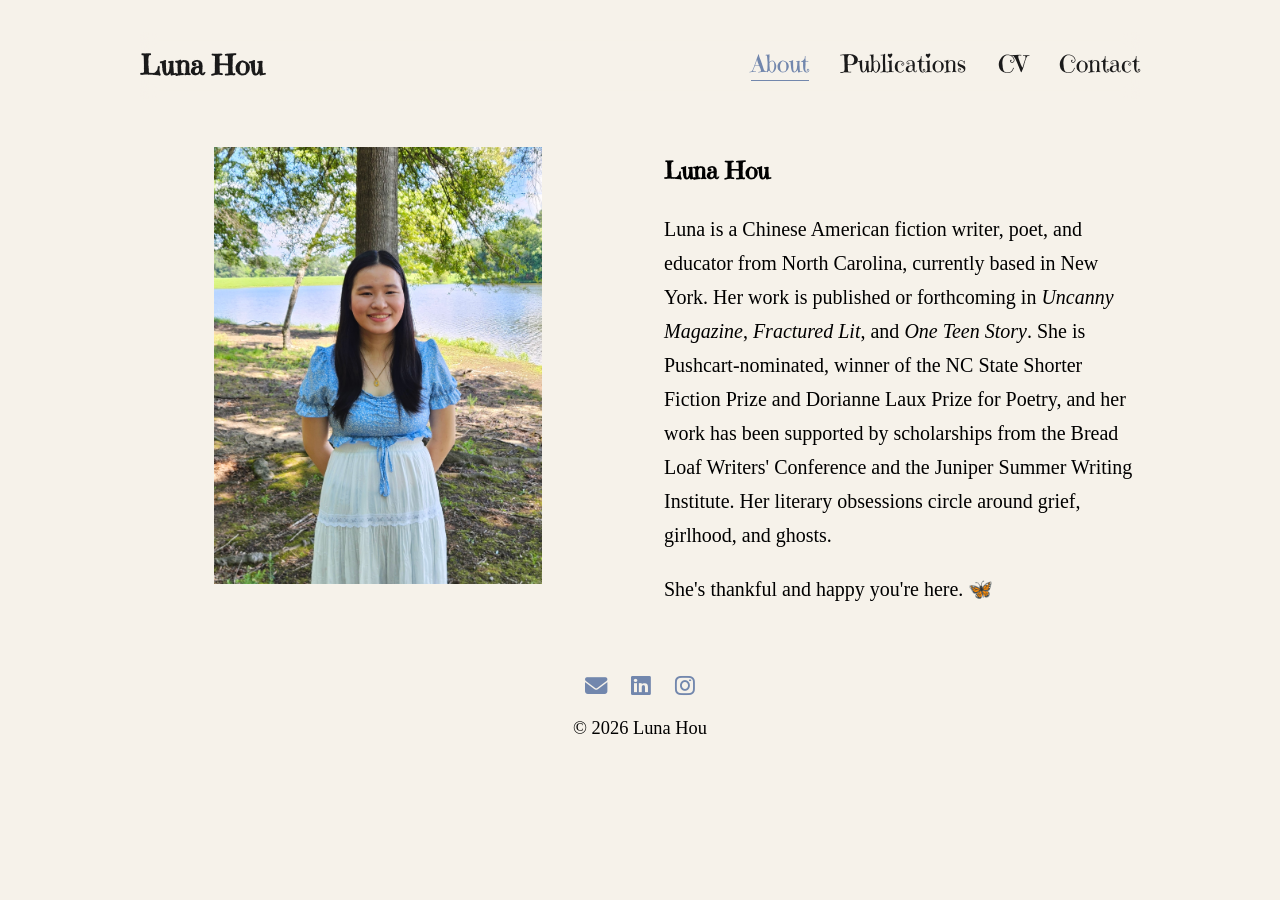
==== about.html @ e2ff9d58 "Update about.html" ====
<!DOCTYPE html>
<html lang="en">

<head>
    <meta charset="UTF-8">
    <meta name="viewport" content="width=device-width, initial-scale=1.0, shrink-to-fit=no">
    <title>Luna Hou</title>
    <link rel="stylesheet" href="css/style.css">
    
    <link rel="preconnect" href="https://fonts.googleapis.com">
    <link rel="preconnect" href="https://fonts.gstatic.com" crossorigin>
    <link href="https://fonts.googleapis.com/css2?family=Emilys+Candy&display=swap" rel="stylesheet">

    <link rel="stylesheet" href="https://cdnjs.cloudflare.com/ajax/libs/font-awesome/6.5.0/css/all.min.css">
</head>

<body>

    <header class="site-header">
        <nav class="navbar">
            <div class="logo">
                <a href="index.html">Luna Hou</a>
            </div>

            <ul class="nav-links" id="navLinks">
                <li><a href="about.html" class="active">About</a></li>
                <li><a href="publications.html">Publications</a></li>
                <li><a href="cv.html">CV</a></li>
                <li><a href="contact.html">Contact</a></li>
            </ul>

            <button class="hamburger" id="hamburger">
                ☰
            </button>
        </nav>
    </header>

    <main>
        <section class="about">
            <div class="about-photo">
                <img src="images/headshot.jpg" alt="Luna Hou">
            </div>

            <div class="about-bio">
                <h1>Luna Hou</h1>
                <p>
                    Luna is a Chinese American fiction writer, poet, and educator from North Carolina, 
                    currently based in New York. Her work is published or forthcoming 
                    in <i>Uncanny Magazine</i>, <i>Fractured Lit</i>, and <i>One Teen Story</i>. 
                    She is Pushcart-nominated, winner of the NC State Shorter Fiction Prize 
                    and Dorianne Laux Prize for Poetry, and her work has been supported by scholarships 
                    from the Bread Loaf Writers' Conference and the Juniper Summer Writing Institute. 
                    Her literary obsessions circle around grief, girlhood, and ghosts.</p>
                <p>She's thankful and happy you're here. 🦋</p>
            </div>
        </section>
    </main>

    <footer>
        <div class="footer-icons">
            <a href="mailto:yourname@email.com"><i class="fa-solid fa-envelope"></i></a>
            <a href="https://linkedin.com/in/lunahou" target="_blank"><i class="fa-brands fa-linkedin"></i></a>
            <a href="https://instagram.com/lunahou_" target="_blank"><i class="fa-brands fa-instagram"></i></a>
        </div>

        <p> © 2026 Luna Hou </p>
    </footer>

<script>
window.addEventListener("scroll", function () {

    const header = document.querySelector(".site-header");

    if (window.scrollY > 20) {
        header.classList.add("scrolled");
    } else {
        header.classList.remove("scrolled");
    }

});

const hamburger = document.getElementById("hamburger");
const navLinks = document.getElementById("navLinks");

hamburger.addEventListener("click", () => {
    navLinks.classList.toggle("active");
    hamburger.classList.toggle("active");
});

</script>

</body>

</html>
---- css/style.css ----
body {
    margin: 0;
    padding: 0;
    font-family: Garamond, serif;
    max-width: 1000px;
    margin-left: auto;
    margin-right: auto;
    padding-top: 2rem;
    padding-left: 2rem;
    padding-right: 2rem;
    padding-bottom: 0.5rem;
    background-color: #f6f2ea;
}

h1, h2 {
    font-family: "Emilys Candy", serif;
}

p {
    font-size: 1.25rem;
}

a {
    color: #7287ad;
}

.emilys-candy-regular {
  font-family: "Emilys Candy", serif;
  font-weight: 400;
  font-style: normal;
}

/* NAVIGATION BAR */

.navbar {
    display: flex;
    justify-content: space-between;
    align-items: center;
}

.logo a {
    font-family: "Emilys Candy", serif;
    text-decoration: none;
    color: #1a1a1a;
    font-size: 1.75rem;
    font-weight: bold;
    transition: color 0.2s ease;
}

.logo a:hover, .logo a:focus {
    color: #c8d1df;
    transform: translateY(-1px);
}

.nav-links {
    display: flex;
    gap: 2rem;
    list-style: none;
    margin: 0;
    padding: 0;
}

.nav-links a {
    font-family: "Emilys Candy", serif;
    text-decoration: none;
    color: #1a1a1a;
    font-size: 1.5rem;
    position: relative;
    transition: color 0.2s ease;
}

.hamburger {
    display: none;
    font-size: 1.75rem;
    background: none;
    border: none;
    cursor: pointer;
}

    /* NAVBAR ANIMATION */

        .nav-links a:hover {
            color: #7287ad;
        }

        .nav-links a::after {
            content: "";
            position: absolute;
            left: 0;
            bottom: -2px;

            width: 100%;
            height: 1.5px;
            background-color: #7287ad;

            transform: scaleX(0);
            transform-origin: left;
            transition: transform 0.25s ease;
        }

        .nav-links a:hover::after {
            transform: scaleX(1);
        }

        .nav-links a.active::after {
        transform: scaleX(1);
        }

        .nav-links a.active {
            color: #7287ad;
        }

        /* MORE NAVBAR SETTINGS*/

        .site-header {
            position: sticky;
            top: 0;
            z-index: 10;
            margin-bottom: 2rem;
            padding: 1rem 0;

            background-color: rgba(246, 242, 234, 0.65);

            backdrop-filter: blur(8px);

            transition:
                background-color 0.3s ease,
                box-shadow 0.3s ease,
                padding 0.3s ease;
        }

        .site-header.scrolled {
            box-shadow: 0 2px 12px rgba(0, 0, 0, 0.05);
        }

/* FOOTER */

footer {
    margin-top: 3rem;
    text-align: center;
}

footer p {
    font-size: 1.15rem;
}

.footer-icons {
    display: flex;
    justify-content: center;
    gap: 1.5rem;
    font-size: 1.4rem;
}

.footer-icons a {
    color: #7287ad;
    transition: color 0.2s ease;
}

.footer-icons a:hover {
    color: #c8d1df;
}

/* ABOUT */

.about {
    display: flex;
    gap: 3rem;
    align-items: flex-start;
    max-width: 1000px;
    margin: 0 auto;
    line-height: 1.7;
}

.about-photo img {
    width: 20.5rem;
    height: auto;
    display: block;
}

.about-photo {
    flex: 1;
    display: flex;
    justify-content: center;
    padding-top: 1rem;
}

.about-bio {
    flex: 1;
}

/* PUBLICATIONS */

.publications {
    max-width: 700px;
    margin: 0 auto;
}

.publications h1 {
    text-align: center;
}

.pub-list {
    margin-top: 2rem;
    display: flex;
    flex-direction: column;
    gap: 0.5rem;
}

.pub-details li {
    line-height: 1.5rem;
}

blockquote {
    font-size: 1.25rem;
    border-left: 3px solid #c8d1df;
    padding-left: 1.5rem;
    margin-left: 0;
    margin-top: 1.5rem;
    margin-bottom: 2rem;
    font-style: italic;
    color: #444;
}

li {
    line-height: 0.5rem;
}

/* CONTACT */

.contact {
    max-width: 700px;
    margin: 0 auto;
}

.contact-heading {
    text-align: center;
    margin-bottom: 2.25rem;
}

.contact-form {
    display: flex;
    flex-direction: column;
    gap: 1rem;
    margin-top: 2.25rem;
}

label {
    font-family: "Garamond", serif;
    font-size: 1.25rem;
}

input, textarea {
    font-family: "Garamond", serif;
    font-size: 1.2rem;

    padding: 0.75rem;

    border: 1px solid #1a1a1a;
    border-radius: 4px;

    background-color: #fbf9f3;

    transition: border-color 0.2s ease, box-shadow 0.2s ease;
}

input:focus, textarea:focus {
    outline: none;

    border-color: rgba(0, 0, 0, 0.35);
    box-shadow: 0 0 0 3px rgba(0, 0, 0, 0.05);
}

.contact-button {
    width: fit-content;
    margin: auto;
    font-family: "Garamond", serif;
    font-size: 1.25rem;
    cursor: pointer;
    background-color: #7287ad;
    color: white;
    border-radius: 2rem;
    border: none;
    padding: 0.75rem 3.15rem;
    margin-top: 0.5rem;
    box-shadow: 0 4px 10px rgba(0, 0, 0, 0.08);
    transition: background-color 0.2s ease;
}

.contact-button:hover, .contact-button:focus {
    background-color: #c8d1df;
}

/* CV */

.cv {
    display: flex;
    flex-direction: column;
    align-items: center;
    gap: 2rem;
    margin-left: 10%;
    margin-right: 10%;
}

.cv-button {
    padding: 0.75rem 1.25rem;
    background-color: #7287ad;
    color: white;
    border-radius: 2rem;
    text-decoration: none;
    font-size: 1.15rem;
    margin-top: -1rem;
    box-shadow: 0 4px 10px rgba(0, 0, 0, 0.08);
    transition: background-color 0.2s ease;
}

.cv-button:hover {
    background-color: #c8d1df;
}

iframe {
    width: 100%;
    height: 80vh;
    border: none;
    box-shadow: 0 6px 24px rgba(0, 0, 0, 0.12)
}

/* MEDIA QUERY */
@media (max-width: 768px) {

    .hamburger {
        display: block;
    }

    .nav-links {
        /* positioning */
        position: absolute;
        top: 85%;
        right: 0;

        /* display */
        display: flex;
        flex-direction: column;
        background-color: rgba(246, 242, 234, 0.95);
        backdrop-filter: blur(10px);
        box-shadow: 0 10px 25px rgba(0,0,0,0.1);
        border-radius: 10px;
        padding: 1rem;
        gap: 2rem;

        /* transition */
        opacity: 0;
        transform: translateY(-10px);
        pointer-events: none;
        transition: opacity 0.3s ease, transform 0.3s ease;
    }

    .nav-links.active {
        opacity: 1;
        transform: translateY(0);
        pointer-events: auto;
    }

    .about {
        flex-direction: column;
        align-items: center;
    }

    .about-photo img {
        width: 100%;
        max-width: 300px;
    }

    .hamburger {
        display: block;
        color: #1a1a1a;
    }

    .hamburger:hover,
    .hamburger.active {
        color: #7287ad;
    }

}
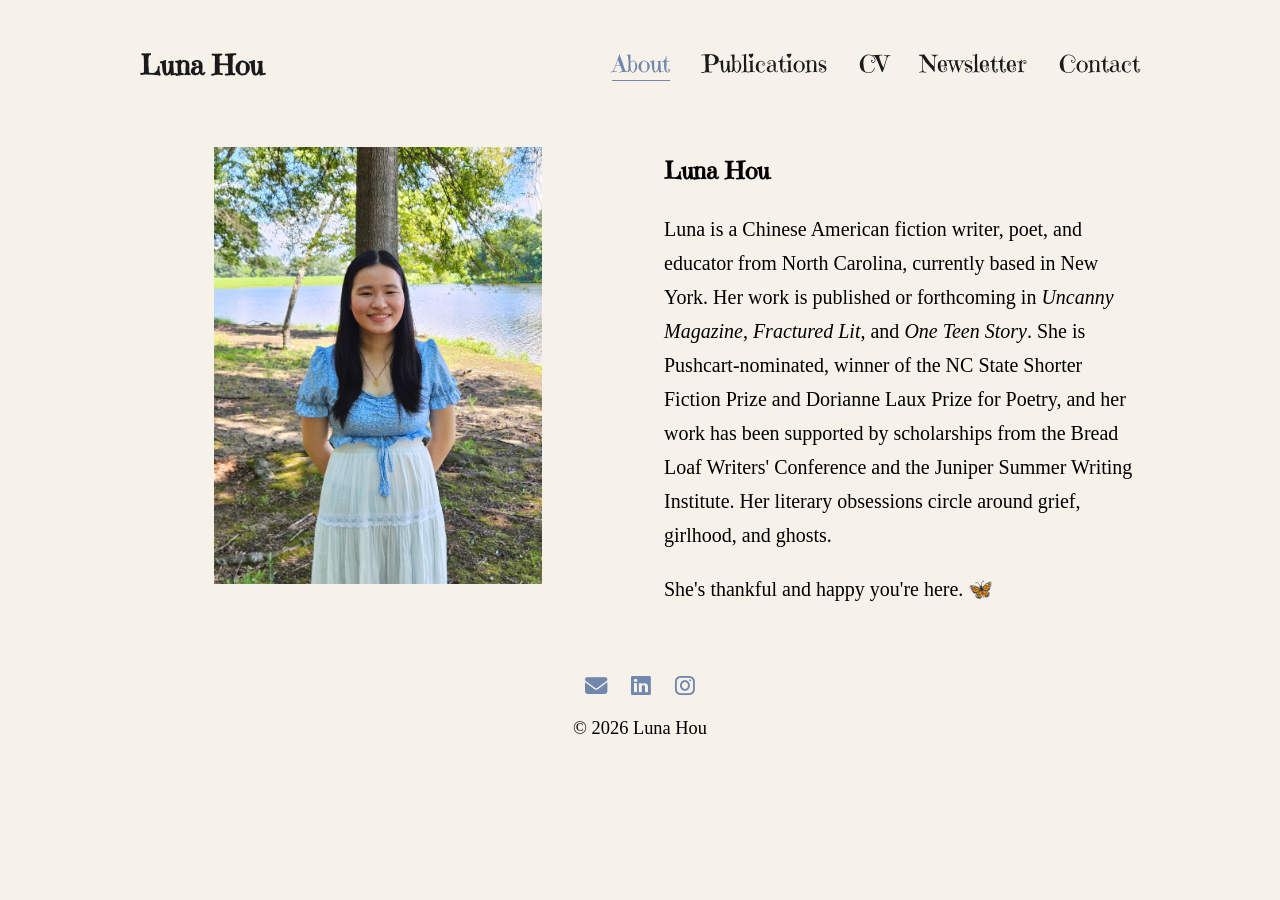
==== commit 9ffd2a15: "Update about.html" ====
--- a/about.html
+++ b/about.html
@@ -26,6 +26,7 @@
                 <li><a href="about.html" class="active">About</a></li>
                 <li><a href="publications.html">Publications</a></li>
                 <li><a href="cv.html">CV</a></li>
+                <li><a href="https://lunahou.substack.com/">Newsletter</a></li>
                 <li><a href="contact.html">Contact</a></li>
             </ul>
 
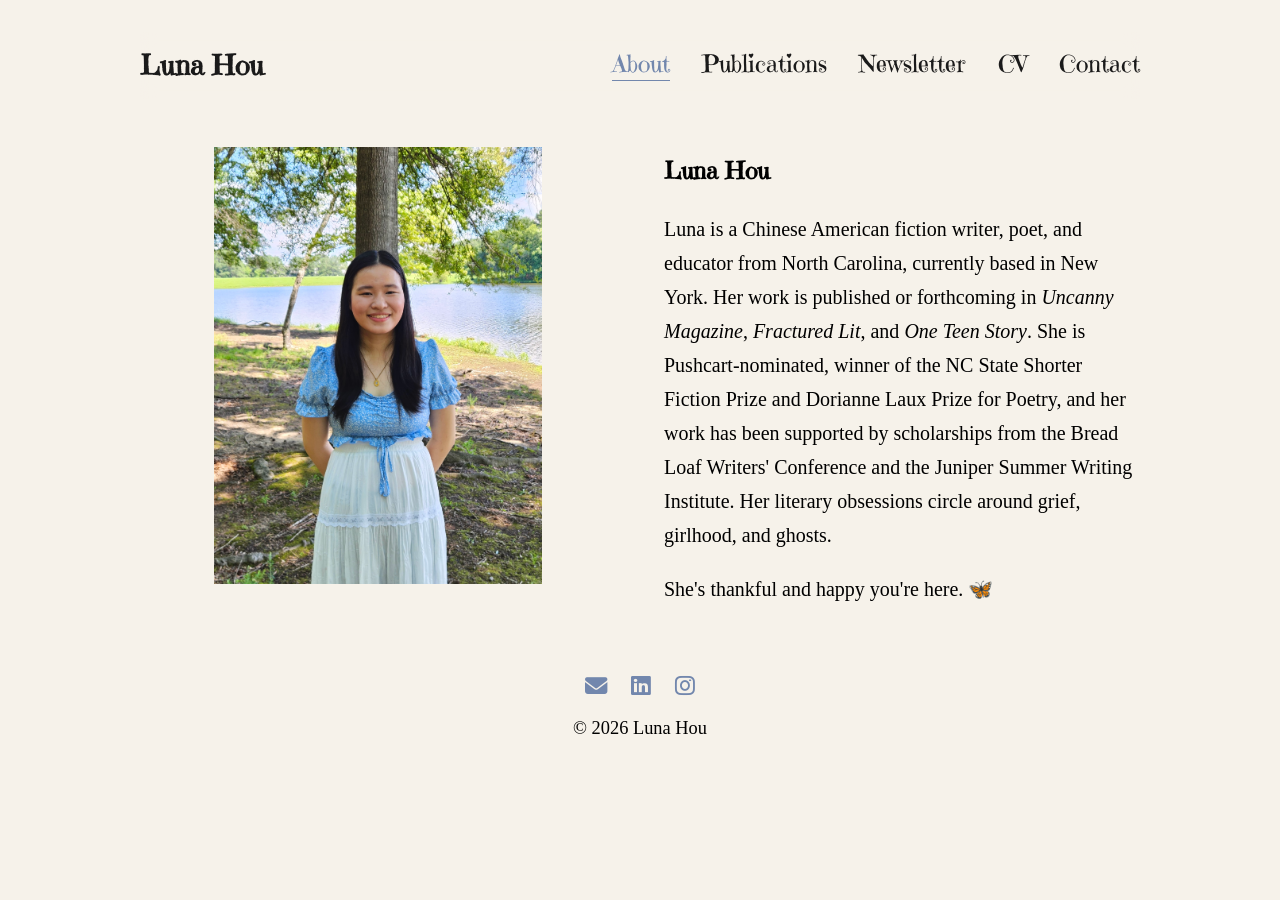
==== commit 6010bffe: "Update about.html" ====
--- a/about.html
+++ b/about.html
@@ -25,8 +25,8 @@
             <ul class="nav-links" id="navLinks">
                 <li><a href="about.html" class="active">About</a></li>
                 <li><a href="publications.html">Publications</a></li>
+                <li><a href="https://lunahou.substack.com/about">Newsletter</a></li>
                 <li><a href="cv.html">CV</a></li>
-                <li><a href="https://lunahou.substack.com/">Newsletter</a></li>
                 <li><a href="contact.html">Contact</a></li>
             </ul>
 
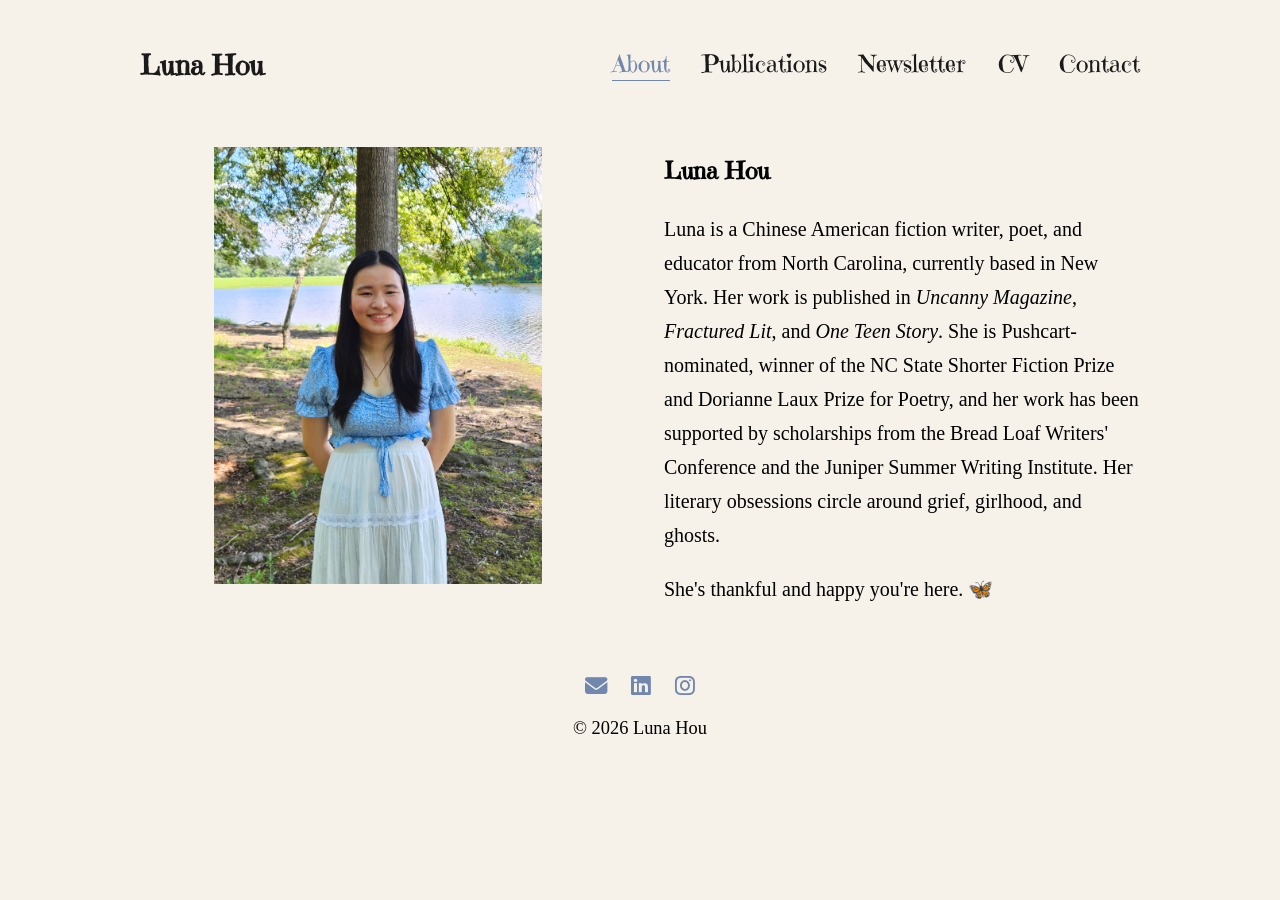
==== commit 3a7b5423: "Update about.html" ====
--- a/about.html
+++ b/about.html
@@ -25,7 +25,7 @@
             <ul class="nav-links" id="navLinks">
                 <li><a href="about.html" class="active">About</a></li>
                 <li><a href="publications.html">Publications</a></li>
-                <li><a href="https://lunahou.substack.com/about">Newsletter</a></li>
+                <li><a href="https://lunahou.substack.com/about" target="_blank" rel="noopener noreferrer">Newsletter</a></li>
                 <li><a href="cv.html">CV</a></li>
                 <li><a href="contact.html">Contact</a></li>
             </ul>
@@ -46,8 +46,8 @@
                 <h1>Luna Hou</h1>
                 <p>
                     Luna is a Chinese American fiction writer, poet, and educator from North Carolina, 
-                    currently based in New York. Her work is published or forthcoming 
-                    in <i>Uncanny Magazine</i>, <i>Fractured Lit</i>, and <i>One Teen Story</i>. 
+                    currently based in New York. Her work is published in 
+                    <i>Uncanny Magazine</i>, <i>Fractured Lit</i>, and <i>One Teen Story</i>. 
                     She is Pushcart-nominated, winner of the NC State Shorter Fiction Prize 
                     and Dorianne Laux Prize for Poetry, and her work has been supported by scholarships 
                     from the Bread Loaf Writers' Conference and the Juniper Summer Writing Institute. 
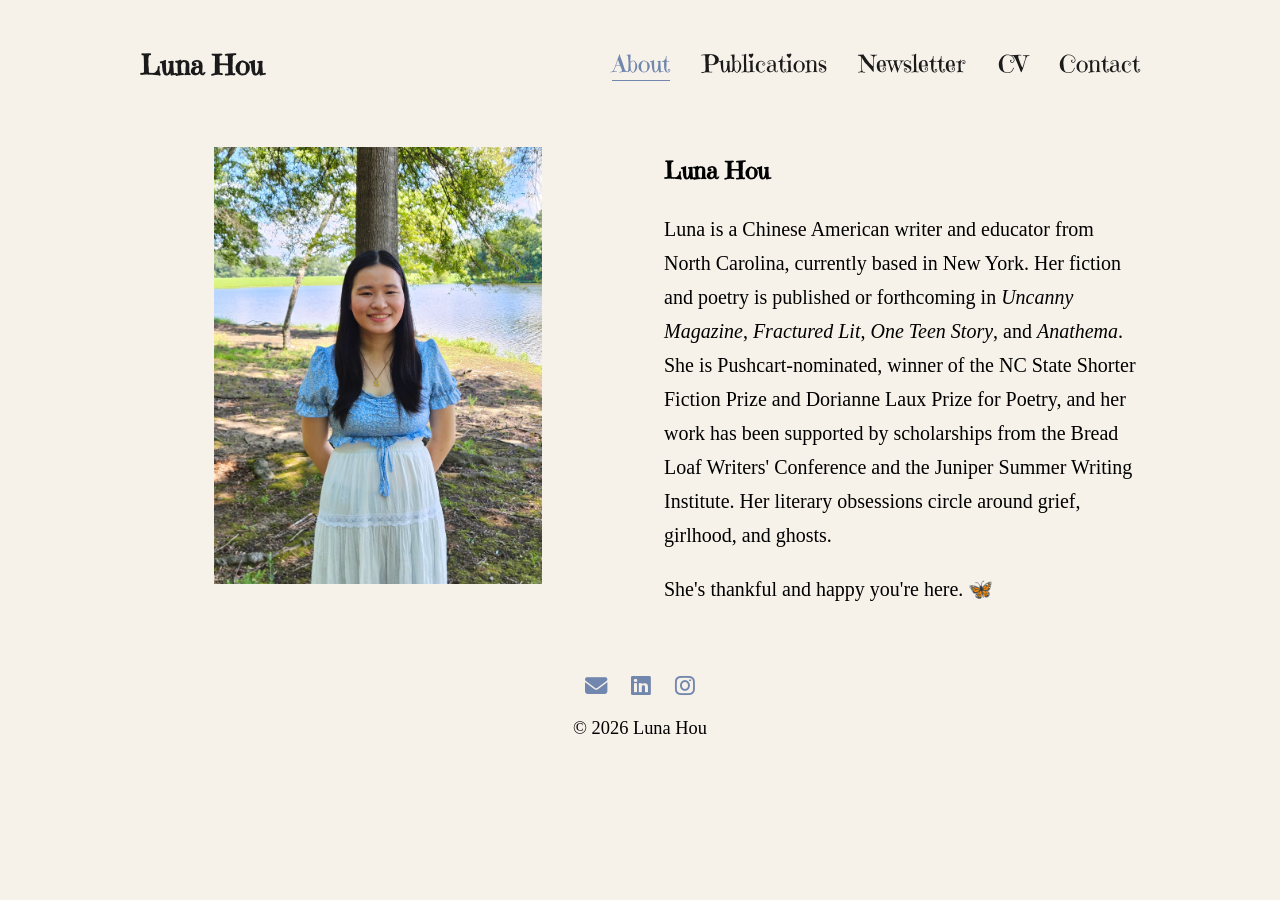
==== commit f34ad153: "Update about.html" ====
--- a/about.html
+++ b/about.html
@@ -45,9 +45,9 @@
             <div class="about-bio">
                 <h1>Luna Hou</h1>
                 <p>
-                    Luna is a Chinese American fiction writer, poet, and educator from North Carolina, 
-                    currently based in New York. Her work is published in 
-                    <i>Uncanny Magazine</i>, <i>Fractured Lit</i>, and <i>One Teen Story</i>. 
+                    Luna is a Chinese American writer and educator from North Carolina, 
+                    currently based in New York. Her fiction and poetry is published or forthcoming in 
+                    <i>Uncanny Magazine</i>, <i>Fractured Lit</i>, <i>One Teen Story</i>, and <i>Anathema</i>. 
                     She is Pushcart-nominated, winner of the NC State Shorter Fiction Prize 
                     and Dorianne Laux Prize for Poetry, and her work has been supported by scholarships 
                     from the Bread Loaf Writers' Conference and the Juniper Summer Writing Institute. 
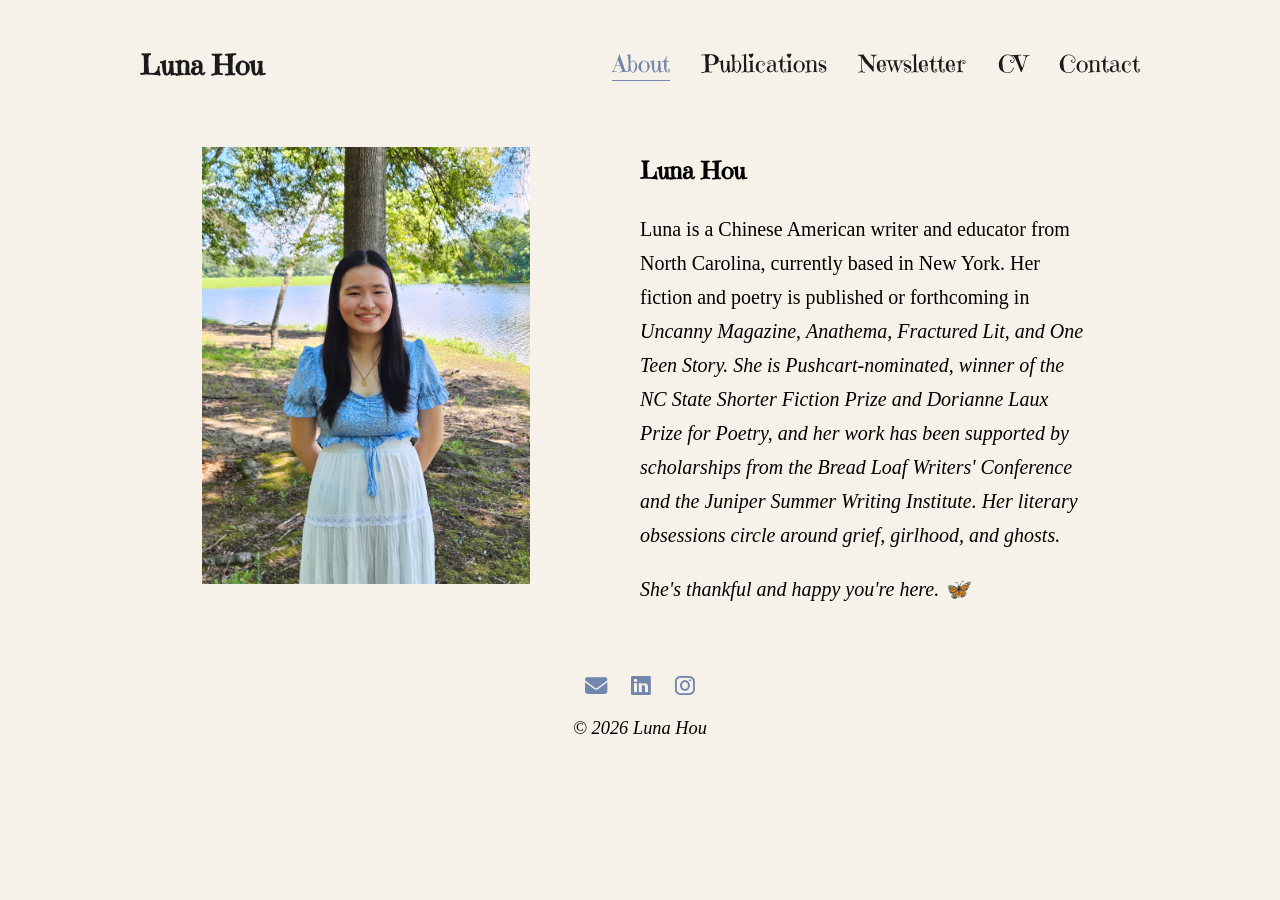
==== commit c7d681f5: "Update about.html" ====
--- a/about.html
+++ b/about.html
@@ -47,7 +47,7 @@
                 <p>
                     Luna is a Chinese American writer and educator from North Carolina, 
                     currently based in New York. Her fiction and poetry is published or forthcoming in 
-                    <i>Uncanny Magazine</i>, <i>Fractured Lit</i>, <i>One Teen Story</i>, and <i>Anathema</i>. 
+                    <i>Uncanny Magazine</i>, <i>Anathema<i>, <i>Fractured Lit</i>, and <i>One Teen Story</i>. 
                     She is Pushcart-nominated, winner of the NC State Shorter Fiction Prize 
                     and Dorianne Laux Prize for Poetry, and her work has been supported by scholarships 
                     from the Bread Loaf Writers' Conference and the Juniper Summer Writing Institute. 
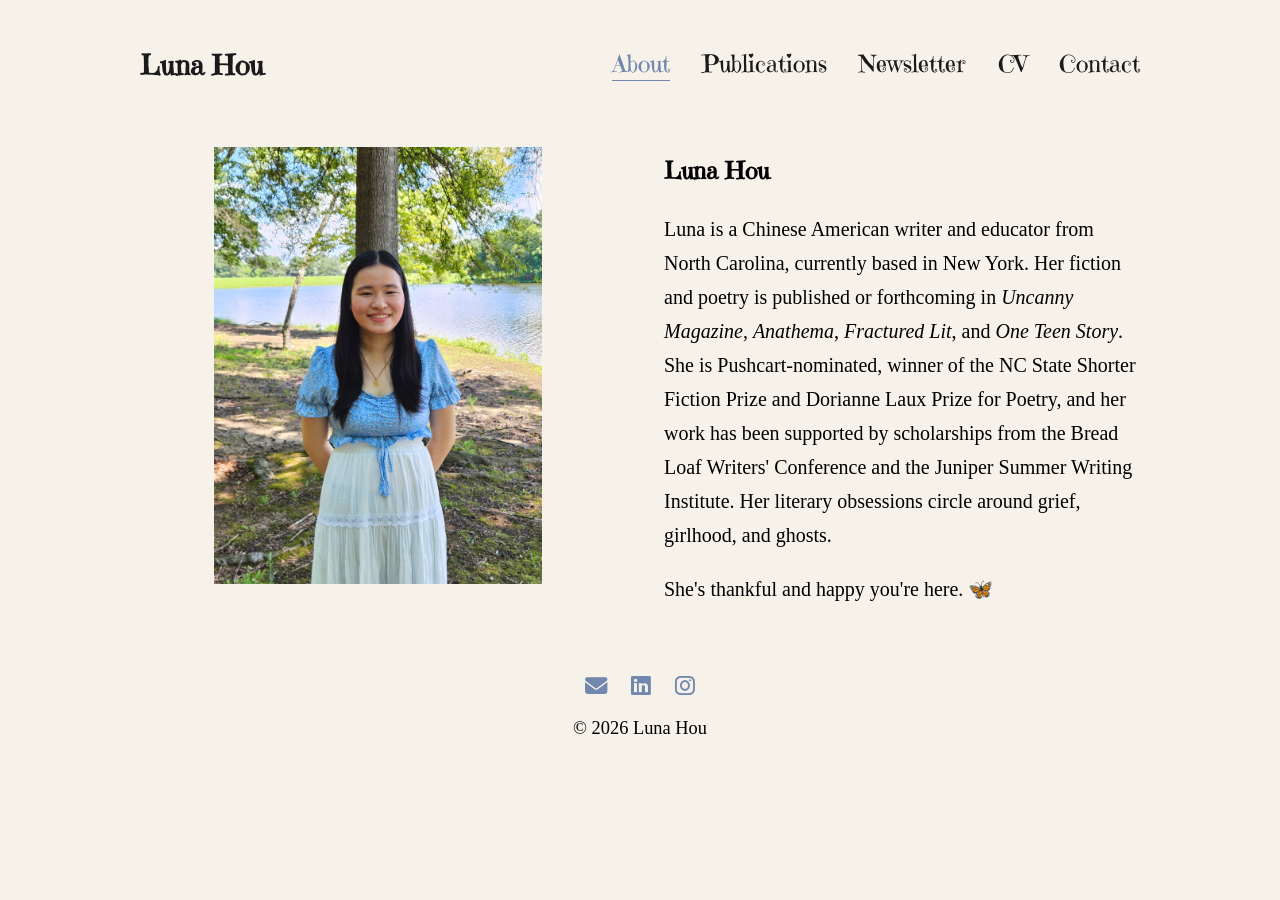
==== commit 3995f545: "Update about.html" ====
--- a/about.html
+++ b/about.html
@@ -47,7 +47,7 @@
                 <p>
                     Luna is a Chinese American writer and educator from North Carolina, 
                     currently based in New York. Her fiction and poetry is published or forthcoming in 
-                    <i>Uncanny Magazine</i>, <i>Anathema<i>, <i>Fractured Lit</i>, and <i>One Teen Story</i>. 
+                    <i>Uncanny Magazine</i>, <i>Anathema</i>, <i>Fractured Lit</i>, and <i>One Teen Story</i>. 
                     She is Pushcart-nominated, winner of the NC State Shorter Fiction Prize 
                     and Dorianne Laux Prize for Poetry, and her work has been supported by scholarships 
                     from the Bread Loaf Writers' Conference and the Juniper Summer Writing Institute. 
